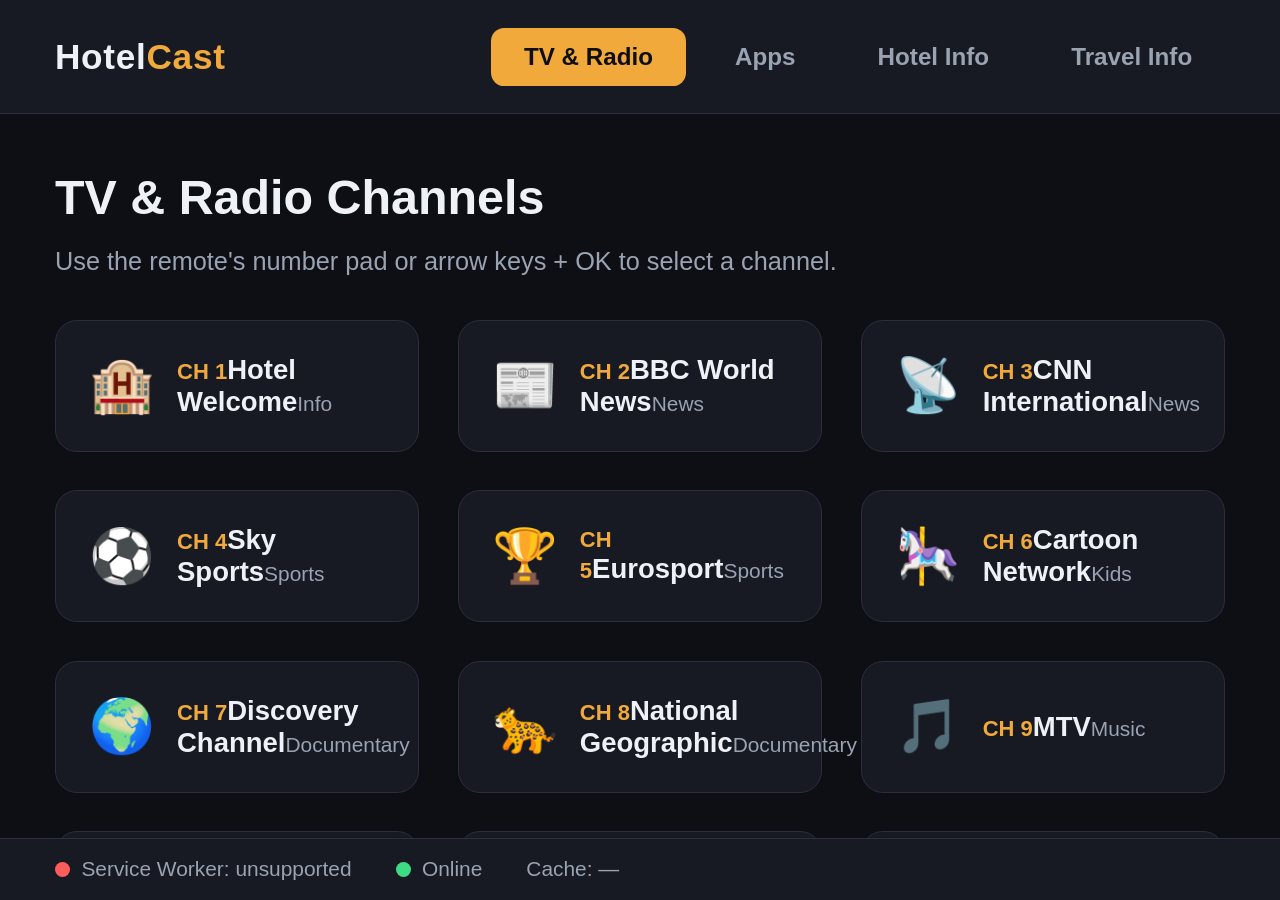
==== index.html @ 25299f55 "initial commit" ====
<!doctype html>
<html lang="en">
  <head>
    <meta charset="utf-8" />
    <meta name="viewport" content="width=device-width, initial-scale=1" />
    <title>Oasis Hotel — TV & Radio Channels</title>
    <link rel="manifest" href="manifest.webmanifest" />
    <link rel="stylesheet" href="css/style.css" />
  </head>
  <body data-page="channels">
    <header id="site-header"></header>

    <main>
      <h1>TV &amp; Radio Channels</h1>
      <p class="subtitle">
        Use the remote's number pad or arrow keys + OK to select a channel.
      </p>
      <div id="channel-grid" class="tile-grid"></div>
    </main>

    <footer id="sw-status-bar"></footer>

    <script src="js/nav.js"></script>
    <script src="js/render-grid.js"></script>
    <script src="js/register-sw.js"></script>
    <script src="js/sw-status.js"></script>
    <script>
      renderGrid("channel-grid", "data/channels.json", function (channel) {
        return (
          '<div class="tile" tabindex="0">' +
          '<span class="icon">' +
          channel.icon +
          "</span>" +
          '<span class="info">' +
          '<span class="number">CH ' +
          channel.number +
          "</span>" +
          '<span class="name">' +
          channel.name +
          "</span>" +
          '<span class="genre">' +
          channel.genre +
          "</span>" +
          "</span>" +
          "</div>"
        );
      });
    </script>
  </body>
</html>
---- css/style.css ----
/*
  TV signage stylesheet.
  Fixed 1920x1080 landscape "10-foot UI" assumption — no responsive/mobile
  breakpoints on purpose, this is a POC for an in-room hotel TV, not a website.
*/

:root {
  --bg: #0d0f14;
  --panel: #171a22;
  --panel-border: #2a2f3d;
  --text: #eef1f6;
  --text-dim: #9aa3b2;
  --accent: #f2a93c;
  --accent-dim: #7a5a1f;
  --good: #3ddc84;
  --bad: #ff5c5c;
  font-size: 22px;
}

* {
  box-sizing: border-box;
}

html, body {
  height: 100%;
  margin: 0;
}

body {
  background: var(--bg);
  color: var(--text);
  font-family: "Segoe UI", "Helvetica Neue", Arial, sans-serif;
  display: grid;
  grid-template-rows: auto 1fr auto;
  height: 100vh;
  overflow: hidden;
}

/* ---------- Header / nav ---------- */

#site-header {
  display: flex;
  align-items: center;
  justify-content: space-between;
  padding: 1.25rem 2.5rem;
  background: var(--panel);
  border-bottom: 1px solid var(--panel-border);
}

.brand {
  font-size: 1.6rem;
  font-weight: 700;
  letter-spacing: 0.02em;
}

.brand span {
  color: var(--accent);
}

.main-nav {
  display: flex;
  gap: 0.75rem;
}

.main-nav a {
  color: var(--text-dim);
  text-decoration: none;
  font-size: 1.1rem;
  font-weight: 600;
  padding: 0.6rem 1.4rem;
  border-radius: 0.6rem;
  border: 2px solid transparent;
}

.main-nav a:hover,
.main-nav a:focus-visible {
  color: var(--text);
  border-color: var(--panel-border);
  outline: none;
}

.main-nav a.active {
  color: var(--bg);
  background: var(--accent);
}

/* ---------- Main content ---------- */

main {
  padding: 2.5rem;
  overflow-y: auto;
}

main h1 {
  margin-top: 0;
  font-size: 2.2rem;
}

main .subtitle {
  color: var(--text-dim);
  font-size: 1.15rem;
  margin-top: -0.5rem;
  margin-bottom: 2rem;
}

.tile-grid {
  display: grid;
  grid-template-columns: repeat(auto-fill, minmax(280px, 1fr));
  gap: 1.75rem;
}

.tile {
  background: var(--panel);
  border: 1px solid var(--panel-border);
  border-radius: 1rem;
  padding: 1.5rem;
  display: flex;
  align-items: center;
  gap: 1rem;
  transition: border-color 0.15s ease, transform 0.15s ease;
}

.tile:hover,
.tile:focus-visible {
  border-color: var(--accent);
  transform: translateY(-2px);
  outline: none;
}

.tile .icon {
  font-size: 2.4rem;
  line-height: 1;
}

.tile .info .number {
  color: var(--accent);
  font-weight: 700;
  font-size: 1rem;
}

.tile .info .name {
  font-size: 1.25rem;
  font-weight: 600;
}

.tile .info .genre {
  color: var(--text-dim);
  font-size: 0.95rem;
}

.info-section {
  background: var(--panel);
  border: 1px solid var(--panel-border);
  border-radius: 1rem;
  padding: 1.75rem 2rem;
  margin-bottom: 1.75rem;
}

.info-section h2 {
  margin-top: 0;
  color: var(--accent);
  font-size: 1.4rem;
}

.info-section dl {
  display: grid;
  grid-template-columns: max-content 1fr;
  gap: 0.5rem 1.5rem;
  margin: 0;
}

.info-section dt {
  color: var(--text-dim);
}

.info-section dd {
  margin: 0;
}

/* ---------- SW / connectivity status bar ---------- */

#sw-status-bar {
  display: flex;
  align-items: center;
  gap: 2rem;
  padding: 0.85rem 2.5rem;
  background: var(--panel);
  border-top: 1px solid var(--panel-border);
  font-size: 0.95rem;
  color: var(--text-dim);
}

.status-item {
  display: flex;
  align-items: center;
  gap: 0.5rem;
}

.status-dot {
  width: 0.7rem;
  height: 0.7rem;
  border-radius: 50%;
  background: var(--text-dim);
  flex-shrink: 0;
}

.status-dot.good {
  background: var(--good);
}

.status-dot.bad {
  background: var(--bad);
}

#update-banner {
  display: none;
  margin-left: auto;
  align-items: center;
  gap: 0.75rem;
}

#update-banner.visible {
  display: flex;
}

#update-banner button {
  background: var(--accent);
  color: var(--bg);
  border: none;
  font-weight: 700;
  font-size: 0.95rem;
  padding: 0.5rem 1.1rem;
  border-radius: 0.5rem;
  cursor: pointer;
}

#update-banner button:hover,
#update-banner button:focus-visible {
  background: var(--accent-dim);
  color: var(--text);
  outline: none;
}
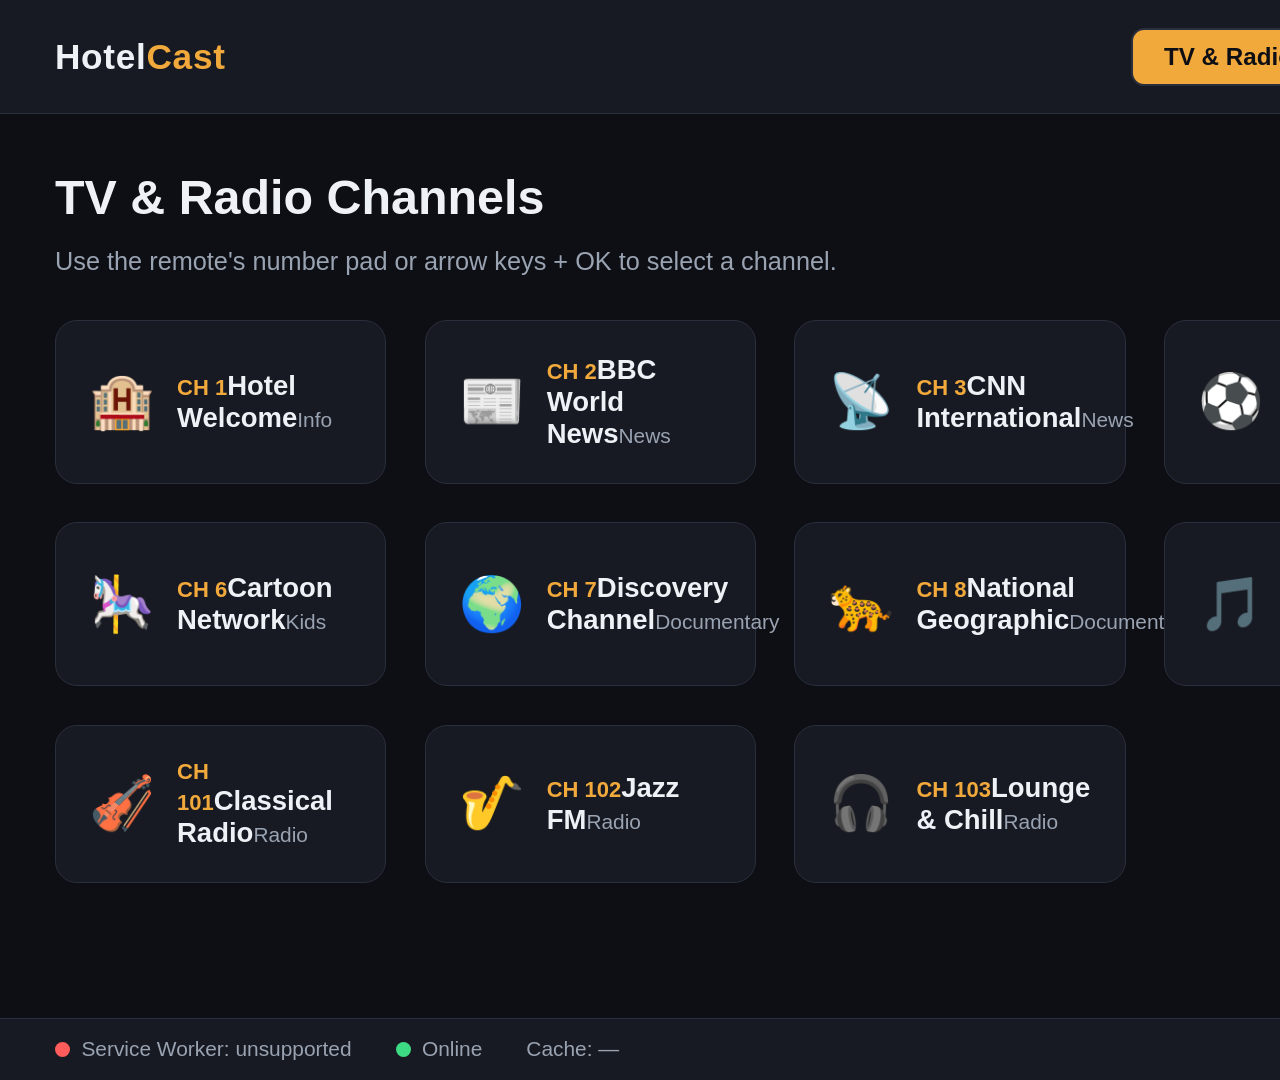
==== commit 06742fa4: "small changes" ====
--- a/index.html
+++ b/index.html
@@ -2,7 +2,7 @@
 <html lang="en">
   <head>
     <meta charset="utf-8" />
-    <meta name="viewport" content="width=device-width, initial-scale=1" />
+    <meta name="viewport" content="width=1920, height=1080, initial-scale=1, user-scalable=no" />
     <title>Oasis Hotel — TV & Radio Channels</title>
     <link rel="manifest" href="manifest.webmanifest" />
     <link rel="stylesheet" href="css/style.css" />
@@ -21,6 +21,7 @@
     <footer id="sw-status-bar"></footer>
 
     <script src="js/nav.js"></script>
+    <script src="js/remote-nav.js"></script>
     <script src="js/render-grid.js"></script>
     <script src="js/register-sw.js"></script>
     <script src="js/sw-status.js"></script>
--- a/css/style.css
+++ b/css/style.css
@@ -22,7 +22,11 @@
 }
 
 html, body {
-  height: 100%;
+  /* Hardcoded, not 100%/100vh — the panel's embedded browser doesn't always
+     report its own viewport correctly, so we pin the canvas to the TV's
+     native resolution instead of trusting device-width detection. */
+  width: 1920px;
+  height: 1080px;
   margin: 0;
 }
 
@@ -32,7 +36,6 @@
   font-family: "Segoe UI", "Helvetica Neue", Arial, sans-serif;
   display: grid;
   grid-template-rows: auto 1fr auto;
-  height: 100vh;
   overflow: hidden;
 }
 
